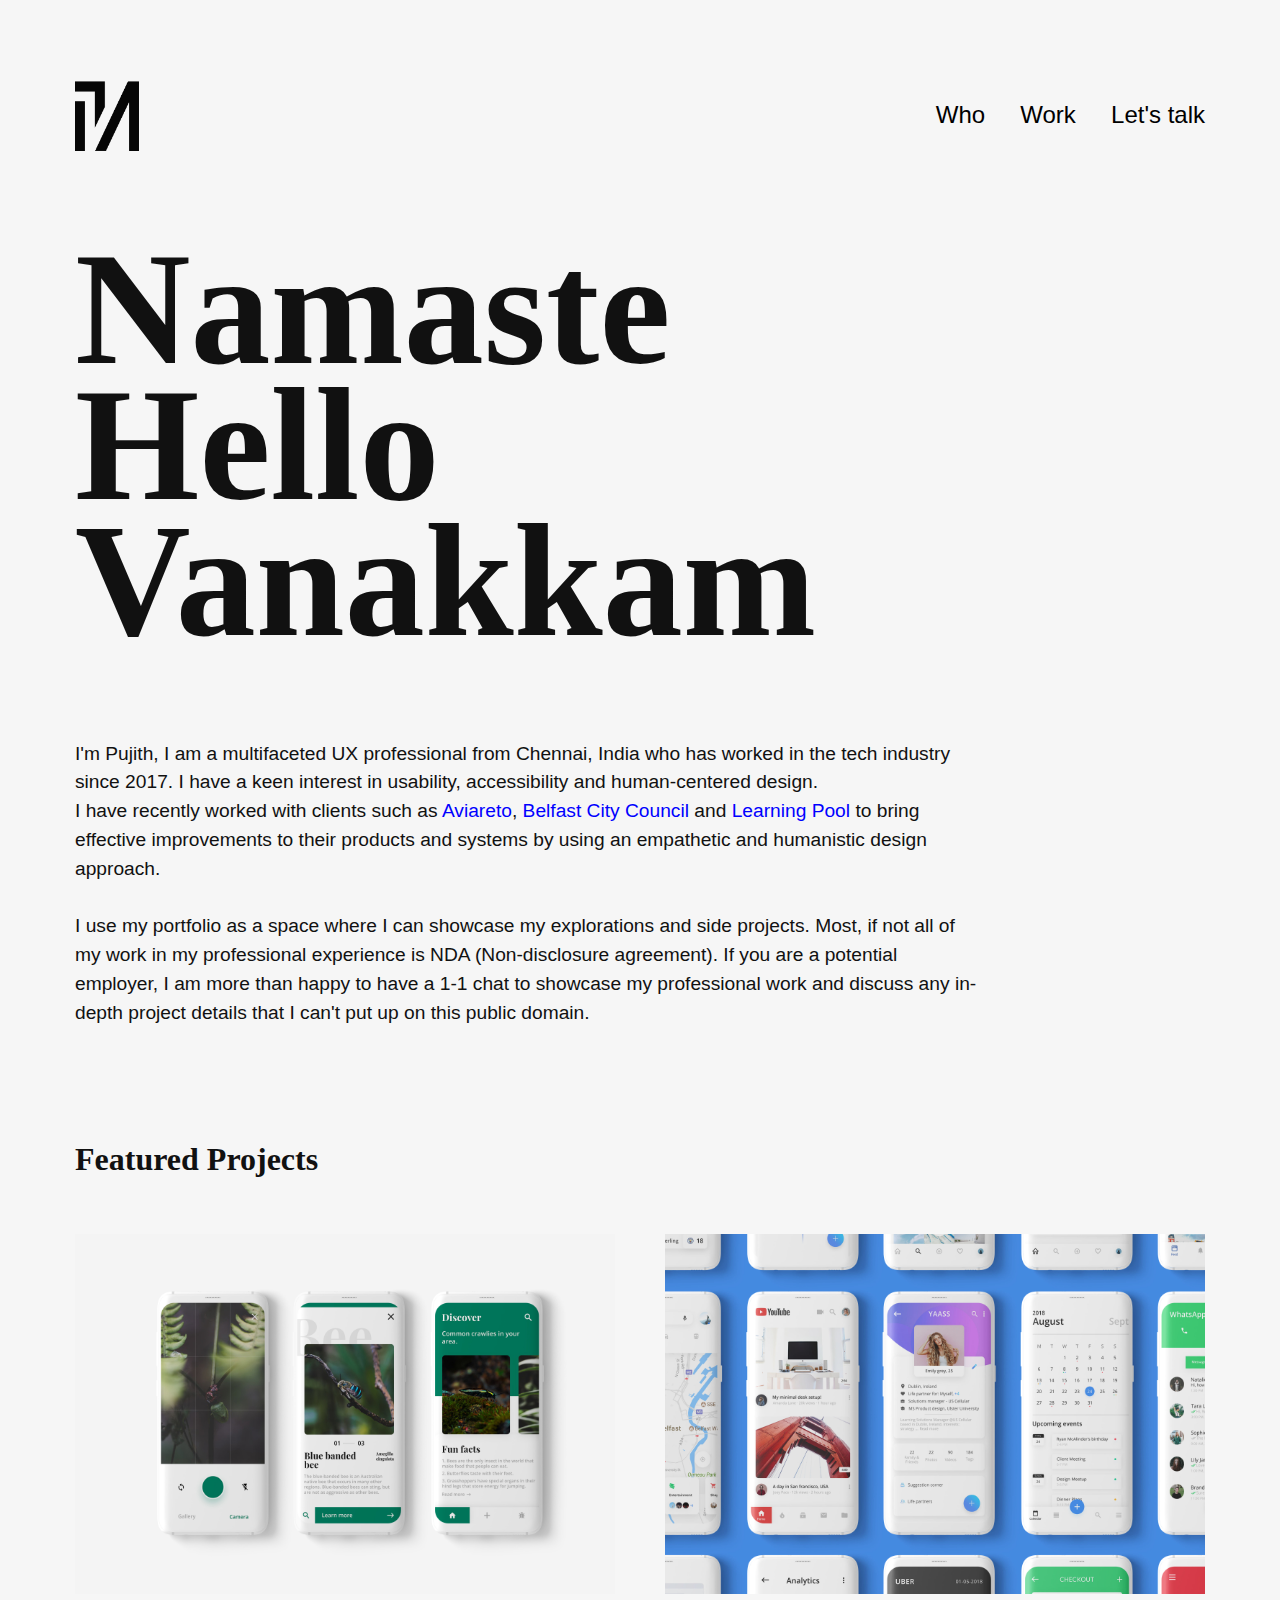
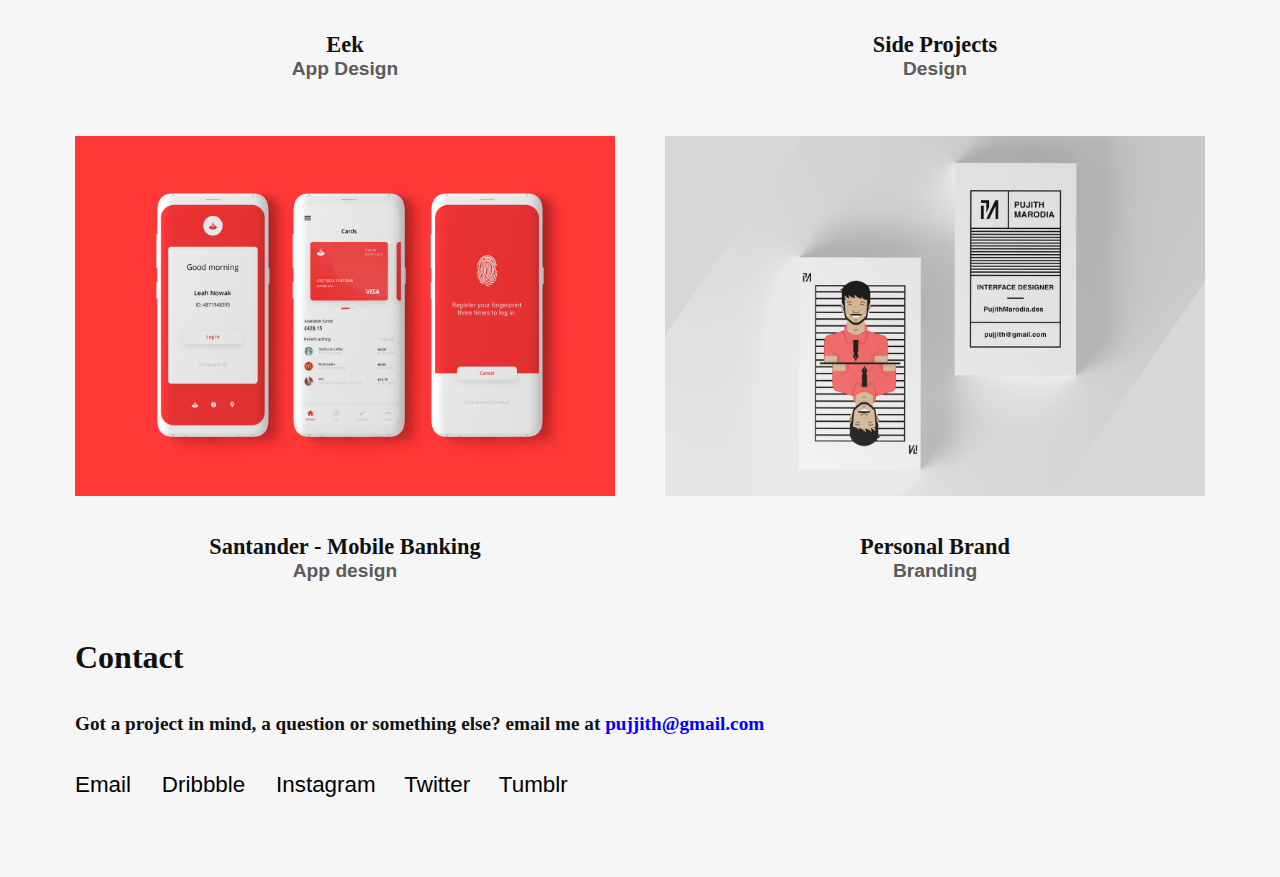
==== Portfolio.html @ fc51936b "Update Portfolio.html" ====
<!doctype html>
<html>
  <head>
   <title>Pujith Marodia</title>
   <link rel="icon" href="Monogram.png" type="image/x-icon"/>  
   <link href="portfoliostyle.css" rel="stylesheet" type="text/css">
   <meta name = "viewport" content= "width=device-width,intial-scale=1">
   <link href="https://fonts.googleapis.com/css?family=Playfair+Display" rel="stylesheet">
   <link href="https://fonts.googleapis.com/css?family=Open+Sans" rel="stylesheet">  
  </head>
<body>
 <header>
     
    <section>
              
 <nav>  
     

     <img class="logo" src="Monogram.png"> 
              
      
   <div class="navbar">
   <a href="who.html" title="Who">Who</a>
   <a href="#Work" title="Work">Work</a>
   <a href="#Let's talk" title="Let's talk">Let's talk</a>
    </div> 
  </nav>
        
    </section>
     
</header>    

<section class= "Intro">
    
<div class="welcome">   
<h1>Namaste</h1>
<h1>Hello</h1>     
<h1>Vanakkam</h1>
</div>
    
<p class="bio">I'm Pujith, I am a multifaceted UX professional from Chennai, India
who has worked in the tech industry since 2017. I have a keen
interest in usability, accessibility and human-centered design. 
<br>
I have recently worked with clients such as <span>Aviareto</span>, <span>Belfast City Council</span> and <span>Learning Pool</span> to bring effective improvements 
to their products and systems by using an empathetic and humanistic design approach.
<br>
<br>I use my portfolio as a space where I can showcase my explorations and side projects. Most, if not all of my work in my professional experience is NDA (Non-disclosure agreement). 
If you are a potential employer, I am more than happy to have a 1-1 chat to showcase my professional work and discuss any in-depth project details that I can't put up on this
public domain.
  </p>
    
</section>

<section id="Work">
    
<div class="projects">    
<h1>Featured Projects</h1>
</div>
<div class="p12">
    
<a href="eek.html">   
<img class="p1" src="displayeek.jpg"> </a>   

<a href= "https://www.instagram.com/pujithondesign/" target = "_blank">
<img class="p2" src="sideprojects.jpg"></a>
    
</div>
 
<div class="heading"> 
<div class="head1">    
<h2>Eek</h2>
<h3>App Design</h3></div>
 
<div class="head2">    
<h2>Side Projects</h2>
<h3>Design</h3>
</div>    
</div>

<div class="p12">
<a href="santander.html">    
<img class="p1" src="santandercover.jpg"> </a>    

<a href="branding.html">   
<img class="p2" src="Visual%20mark1.jpg"> </a> 
</div>
 
<div class="heading"> 
<div class="head1">    
<h2>Santander - Mobile Banking</h2>
<h3>App design</h3></div>
 
<div class="head2">    
<h2>Personal Brand</h2>
<h3>Branding</h3>
</div>    
</div>    
    
              
</section>

<section id ="Let's talk">
    
<div class="contact">  
<h1>Contact</h1>
</div>      

<div class="getintouch">   
<h2>Got a project in mind, a question or something else? email me at 
    <span>pujjith@gmail.com</span></h2>
</div>
    
</section>
    
</body> 
  
<footer>
    <ul class="social"> 
                <li> <a href = "mailto:pujjith@gmail.com" target="_blank"> Email </a></li>
                <li> <a href = "https://dribbble.com/Pujith_Marodia" target="_blank"> Dribbble </a></li>
                <li> <a href = "https://www.instagram.com/pujithondesign/"target="_blank" > Instagram</a></li>
                <li> <a href = "https://twitter.com/pujithmarodia" target="_blank"> Twitter</a></li>
                <li> <a href = "https://pujithmarodia-blog.tumblr.com/" target="_blank"> Tumblr</a></li>
    </ul>
</footer>
    
    
    
</html>
---- portfoliostyle.css ----
* {
    margin: 0;
    padding: 0;
}

body {
     margin: 0px 100px 0px 100px;
     background-color: #F6F6F6;
    
}

h1 {
    font-family: 'Playfair Display bold', serif;
    color: #111111;
       
}

h2 {  
    font-family: 'Playfair Display semi-bold', serif;
    color: #111111;
}

h3 {
    font-family: 'Open Sans light', sans-serif;
    color: #5B5B5B;
}

p {
    font-family: 'Open Sans regular', sans-serif;
    color: #111111;
}

a {
    font-family: 'Open Sans regular', sans-serif;
    color: #111111;
}

span {
    color: #0000FF;
}

img.logo {
    
max-width:3.7em;
height: auto;    
}

.navbar {
    text-align: right;
    
}

nav a {
    text-decoration: none;
    color: black;
    font-size: 1.4em;
    margin-left: 35px;
}

nav a:hover {
    
    text-decoration:line-through;
    color: #5B5B5B;
}

.p1:hover {
    transform: scale(1.1);
}

.p1 {
    transition: 0.2s ease-in-out;
}

.p2:hover {
    transform: scale(1.1);
}

.p2 {
    transition: 0.2s ease-in-out;
}

.social a:hover {
    text-decoration:line-through;
    color: #5B5B5B;
}

nav {
    display: flex;
    align-items: center;
    justify-content:space-between;
    margin-top: 6%;
}


.welcome {

    font-size: 7em;
    line-height: 1.5em;
    margin-top: 15%;
    margin-bottom: 10%;
}

.Intro p{
    
font-size: 2.0em;
line-height: 1.5em;        
}

.bio {
    margin-bottom: 11%;  
}

.projects h1 {
    font-size: 3.5em;
    margin-bottom: 10%;
}

.contact h1 {
    
    font-size: 3.5em;
    margin-bottom: 3%;
}

.getintouch h2 {
    
    font-size: 2.0em;
    line-height: 1.5em;
    margin-bottom: 5%;
    
      
}

img.p1 {
    width: 100%;
}

img.p2 {
    
    width: 100%;
}

.p12 {
    display: grid;
    grid-template-columns: 1fr 1fr;
    grid-column-gap: 50px;
    margin-bottom: 5%;
     
}

.heading {
    display: grid;
    grid-template-columns: 1fr 1fr;
    grid-column-gap: 50px;
    text-align: center;
    margin-bottom: 10%;
    
}

footer li {
    display: inline;
}

li a {
    text-decoration: none;
    color: black;
    margin-right: 1.1em;
    font-size: 1.2em;
}

footer {
    margin-bottom: 10%
}

.heading h2 {
    
    font-size: 2.8em;
}

.heading h3 {
    
    font-size: 2em;
    color: #5B5B5B;
}

@media (max-width: 600px) {
    
    body {
        
     margin: 0px 30px 0px 30px;   
}
    
img.logo {
    
max-width: 2em;
height: auto;    
}

.navbar {
    text-align: right;
    
}

nav a {
    text-decoration: none;
    color: black;
    font-size: .8em;
    margin-left: 1.1em;
}

nav {
    display: flex;
    align-items: center;
    justify-content:space-between;
    margin-top: 12%;
}

.welcome {

    font-size: 2.4em;
    line-height: 1.35em;
    margin-top: 20%;
    margin-bottom: 20%;
}

.Intro p{
    
font-size: 1em;
line-height: 1.26em;        
}

.bio {
    margin-bottom: 20%;  
}

.projects h1 {
    font-size: 2em;
    margin-bottom: 15%;
}

.contact h1 {
    
    font-size: 2em;
    margin-bottom: 5%;
}

.getintouch h2 {
    
    font-size: 1.5em;
    line-height: auto;
    margin-bottom: 8%;
    
      
}

img.p1 {
    width: 100%;
}

img.p2 {
    
    width: 100%;
}

.p12 {
    display: grid;
    grid-template-columns: 1fr 1fr;
    grid-column-gap: 20px;
    margin-bottom: 5%;
     
}

.heading {
    display: grid;
    grid-template-columns: 1fr 1fr;
    grid-column-gap: 50px;
    text-align: center;
    margin-bottom: 10%;
    
}

footer li {
    display: inline;
}

li a {
    text-decoration: none;
    color: black;
    margin-right: .4em;
    font-size: .8em;
}

footer {
    margin-bottom: 15%
}

.heading h2 {
    
    font-size: 1.4em;
}

.heading h3 {
    
    font-size: 1.1em;
    color: #d7d7d7;
    } 
}



@media (min-width: 600px) {
    
     body {
        
     margin: 0px 50px 0px 50px;   
}
    
img.logo {
    
max-width: 3.2em;
height: auto;    
}

.navbar {
    text-align: right;
    
}

nav a {
    text-decoration: none;
    color: black;
    font-size: 1.2em;
    margin-left: .8em;
}

nav {
    display: flex;
    align-items: center;
    justify-content:space-between;
    margin-top: 12%;
}

.welcome {

    font-size: 4.4em;
    line-height: 1.35em;
    margin-top: 20%;
    margin-bottom: 20%;
}

.Intro p{
    
font-size: 2em;
line-height: 1.26em;        
}

.bio {
    margin-bottom: 20%;  
}

.projects h1 {
    font-size: 3.7em;
    margin-bottom: 15%;
}

.contact h1 {
    
    font-size: 3.7em;
    margin-bottom: 5%;
}

.getintouch h2 {
    
    font-size: 2.5em;
    line-height: auto;
    margin-bottom: 8%;
    
      
}

img.p1 {
    width: 100%;
}

img.p2 {
    
    width: 100%;
}

.p12 {
    display: grid;
    grid-template-columns: 1fr 1fr;
    grid-column-gap: 30px;
    margin-bottom: 5%;
     
}

.heading {
    display: grid;
    grid-template-columns: 1fr 1fr;
    grid-column-gap: 30px;
    text-align: center;
    margin-bottom: 10%;
    
}

footer li {
    display: inline;
}

li a {
    text-decoration: none;
    color: black;
    margin-right: .9em;
    font-size: 1.3em;
}

footer {
    margin-bottom: 15%
}

.heading h2 {
    
    font-size: 1.7em;
}

.heading h3 {
    
    font-size: 1.2em;
    color: #d7d7d7;
        } 
}

@media (min-width: 768px) {
    
     body {
        
     margin: 0px 50px 0px 50px;   
}
    
img.logo {
    
max-width: 3.6em;
height: auto;    
}

.navbar {
    text-align: right;
    
}

nav a {
    text-decoration: none;
    color: black;
    font-size: 1.3em;
    margin-left: 1.1em;
}

nav {
    display: flex;
    align-items: center;
    justify-content:space-between;
    margin-top: 12%;
}

.welcome {

    font-size: 5.8em;
    line-height: 1.35em;
    margin-top: 20%;
    margin-bottom: 20%;
}

.Intro p{
    
font-size: 2.2em;
line-height: 1.24em;        
}

.bio {
    margin-bottom: 20%;  
}

.projects h1 {
    font-size: 5em;
    margin-bottom: 15%;
}

.contact h1 {
    
    font-size: 5em;
    margin-bottom: 5%;
}

.getintouch h2 {
    
    font-size: 3.3em;
    line-height: 1.03em;
    margin-bottom: 8%;
    
      
}

img.p1 {
    width: 100%;
}

img.p2 {
    
    width: 100%;
}

.p12 {
    display: grid;
    grid-template-columns: 1fr 1fr;
    grid-column-gap: 30px;
    margin-bottom: 5%;
     
}

.heading {
    display: grid;
    grid-template-columns: 1fr 1fr;
    grid-column-gap: 30px;
    text-align: center;
    margin-bottom: 10%;
    
}

footer li {
    display: inline;
}

li a {
    text-decoration: none;
    color: black;
    margin-right: 1.1em;
    font-size: 1.6em;
}

footer {
    margin-bottom: 15%
}

.heading h2 {
    
    font-size: 2em;
}

.heading h3 {
    
    font-size: 1.5em;
    color: #d7d7d7;
        } 
}

@media (min-width: 900px) {
    
    body {
        
     margin: 0px 65px 0px 65px;   
}
    
img.logo {
    
max-width: 4em;
height: auto;    
}

.navbar {
    text-align: right;
    
}

nav a {
    text-decoration: none;
    color: black;
    font-size: 1.5em;
    margin-left: 1.3em;
}

nav {
    display: flex;
    align-items: center;
    justify-content:space-between;
    margin-top: 7%;
}

.welcome {

    font-size: 4.5em;
    line-height: 1.5em;
    margin-top: 8%;
    margin-bottom: 8%;
}

.Intro p{
    
font-size: 1.1em;
line-height: 1.5em; 
margin-right: 5%;    
}

.bio {
    margin-bottom: 8%;  
}

.projects h1 {
    font-size: 1.8em;
    margin-bottom: 5%;
}

.contact h1 {
    
    font-size: 1.8em;
    margin-bottom: 3%;
    margin-top: 8%;
}

.getintouch h2 {
    
    font-size: 1.1em;
    line-height: 1.5em;
    margin-bottom: 3%;
    
      
}

img.p1 {
    width: 100%;
}

img.p2 {
    
    width: 100%;
}

.p12 {
    display: grid;
    grid-template-columns: 1fr 1fr;
    grid-column-gap:50px;
    margin-bottom: 3%;
     
}

.heading {
    display: grid;
    grid-template-columns: 1fr 1fr;
    grid-column-gap: 50px;
    text-align: center;
    margin-bottom: 5%;
    
}

footer li {
    display: inline;
}

li a {
    text-decoration: none;
    color: black;
    margin-right: 1.1em;
    font-size: 1.2em;
}

footer {
    margin-bottom: 7%
}

.heading h2 {
    
    font-size: 1.2em;
}

.heading h3 {
    
    font-size: 1.1em;
    color: #5B5B5B;
        } 
}

@media (min-width: 1080px) {
    
     body {
        
     margin: 0px 75px 0px 75px;   
}
    
img.logo {
    
max-width: 4em;
height: auto;    
}

.navbar {
    text-align: right;
    
}

nav a {
    text-decoration: none;
    color: black;
    font-size: 1.5em;
    margin-left: 1.3em;
}

nav {
    display: flex;
    align-items: center;
    justify-content:space-between;
    margin-top: 7%;
}

.welcome {

    font-size: 5em;
    line-height: 1.7em;
    margin-top: 8%;
    margin-bottom: 8%;
}

.Intro p{
    
font-size: 1.2em;
line-height: 1.5em; 
margin-right: 20%;    
}

.bio {
    margin-bottom: 10%;  
}

.projects h1 {
    font-size: 2em;
    margin-bottom: 5%;
}

.contact h1 {
    
    font-size: 2em;
    margin-bottom: 3%;
    margin-top: 5%;
}

.getintouch h2 {
    
    font-size: 1.2em;
    line-height: 1.5em;
    margin-bottom: 3%;
    
      
}

img.p1 {
    width: 100%;
}

img.p2 {
    
    width: 100%;
}

.p12 {
    display: grid;
    grid-template-columns: 1fr 1fr;
    grid-column-gap:50px;
    margin-bottom: 3%;
     
}

.heading {
    display: grid;
    grid-template-columns: 1fr 1fr;
    grid-column-gap: 50px;
    text-align: center;
    margin-bottom: 5%;
    
}

footer li {
    display: inline;
}

li a {
    text-decoration: none;
    color: black;
    margin-right: 1.1em;
    font-size: 1.4em;
}

footer {
    margin-bottom: 7%
}

.heading h2 {
    
    font-size: 1.4em;
}

.heading h3 {
    
    font-size: 1.2em;
    color: #5B5B5B;
        } 
}

@media (min-width: 1366px) {
    
     body {
        
     margin: 0px 100px 0px 100px;   
}
    
img.logo {
    
max-width: 4em;
height: auto;    
}

.navbar {
    text-align: right;
    
}

nav a {
    text-decoration: none;
    color: black;
    font-size: 1.4em;
    margin-left: 1.3em;
}

nav {
    display: flex;
    align-items: center;
    justify-content:space-between;
    margin-top: 7%;
}

.welcome {

    font-size: 6em;
    line-height: 1.8em;
    margin-top: 8%;
    margin-bottom: 8%;
}

.Intro p{
    
font-size: 1.4em;
line-height: 1.8em; 
margin-right: 22%;       
}

.bio {
    margin-bottom: 8%;  
}

.projects h1 {
    font-size: 3em;
    margin-bottom: 4%;
}

.contact h1 {
    
    font-size: 3em;
    margin-bottom: 2%;
}

.getintouch h2 {
    
    font-size: 1.5em;
    line-height: 1.5em;
    margin-bottom: 2%;
    
      
}

img.p1 {
    width: 100%;
}

img.p2 {
    
    width: 100%;
}

.p12 {
    display: grid;
    grid-template-columns: 1fr 1fr;
    grid-column-gap:100px;
    margin-bottom: 2%;
     
}

.heading {
    display: grid;
    grid-template-columns: 1fr 1fr;
    grid-column-gap: 100px;
    text-align: center;
    margin-bottom: 5%;
    
}

footer li {
    display: inline;
}

li a {
    text-decoration: none;
    color: black;
    margin-right: 1.1em;
    font-size: 1.2em;
}

footer {
    margin-bottom: 7%
}

.heading h2 {
    
    font-size: 1.4em;
}

.heading h3 {
    
    font-size: 1.2em;
    color: #5B5B5B;
        } 
}
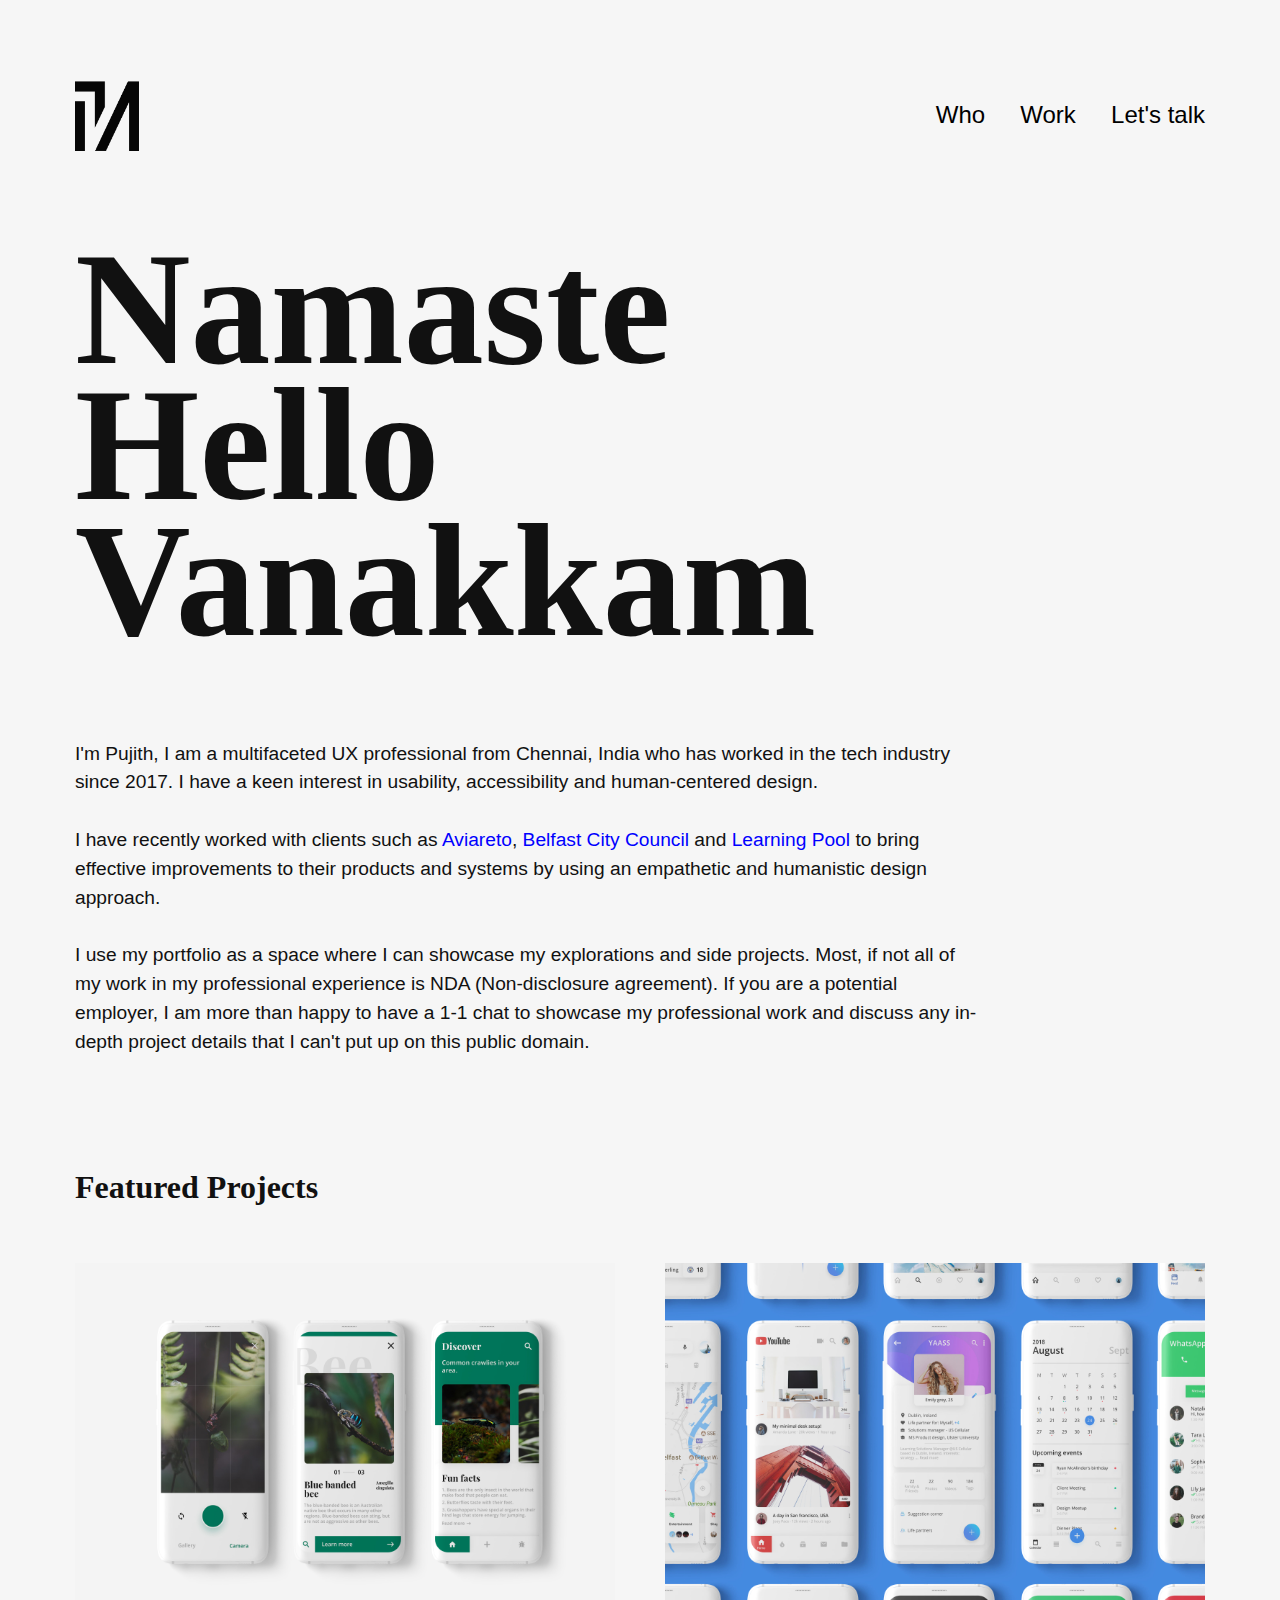
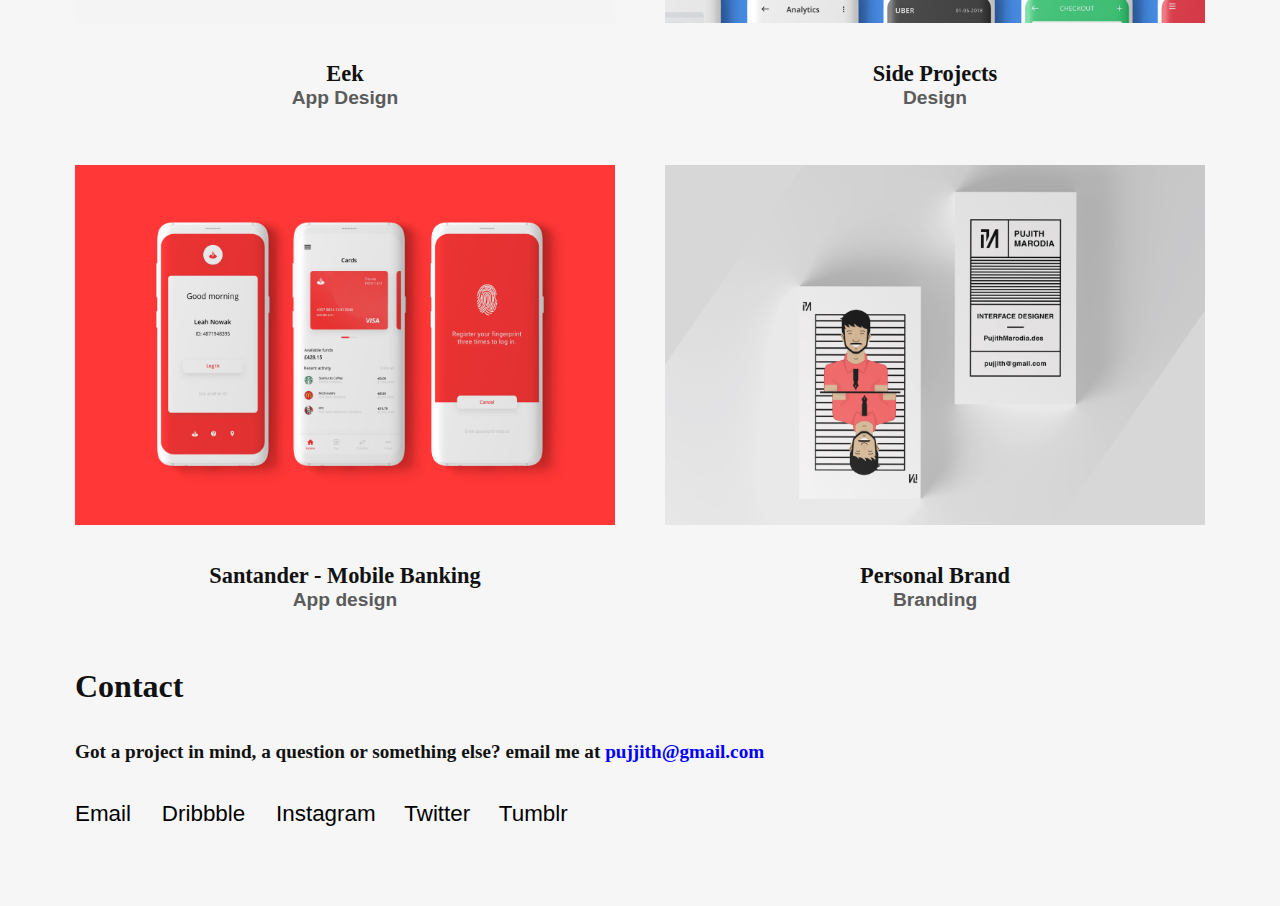
==== commit 175afa21: "Update Portfolio.html" ====
--- a/Portfolio.html
+++ b/Portfolio.html
@@ -41,8 +41,8 @@
 <p class="bio">I'm Pujith, I am a multifaceted UX professional from Chennai, India
 who has worked in the tech industry since 2017. I have a keen
 interest in usability, accessibility and human-centered design. 
-<br>
-I have recently worked with clients such as <span>Aviareto</span>, <span>Belfast City Council</span> and <span>Learning Pool</span> to bring effective improvements 
+<br> 
+<br>I have recently worked with clients such as <span>Aviareto</span>, <span>Belfast City Council</span> and <span>Learning Pool</span> to bring effective improvements 
 to their products and systems by using an empathetic and humanistic design approach.
 <br>
 <br>I use my portfolio as a space where I can showcase my explorations and side projects. Most, if not all of my work in my professional experience is NDA (Non-disclosure agreement). 
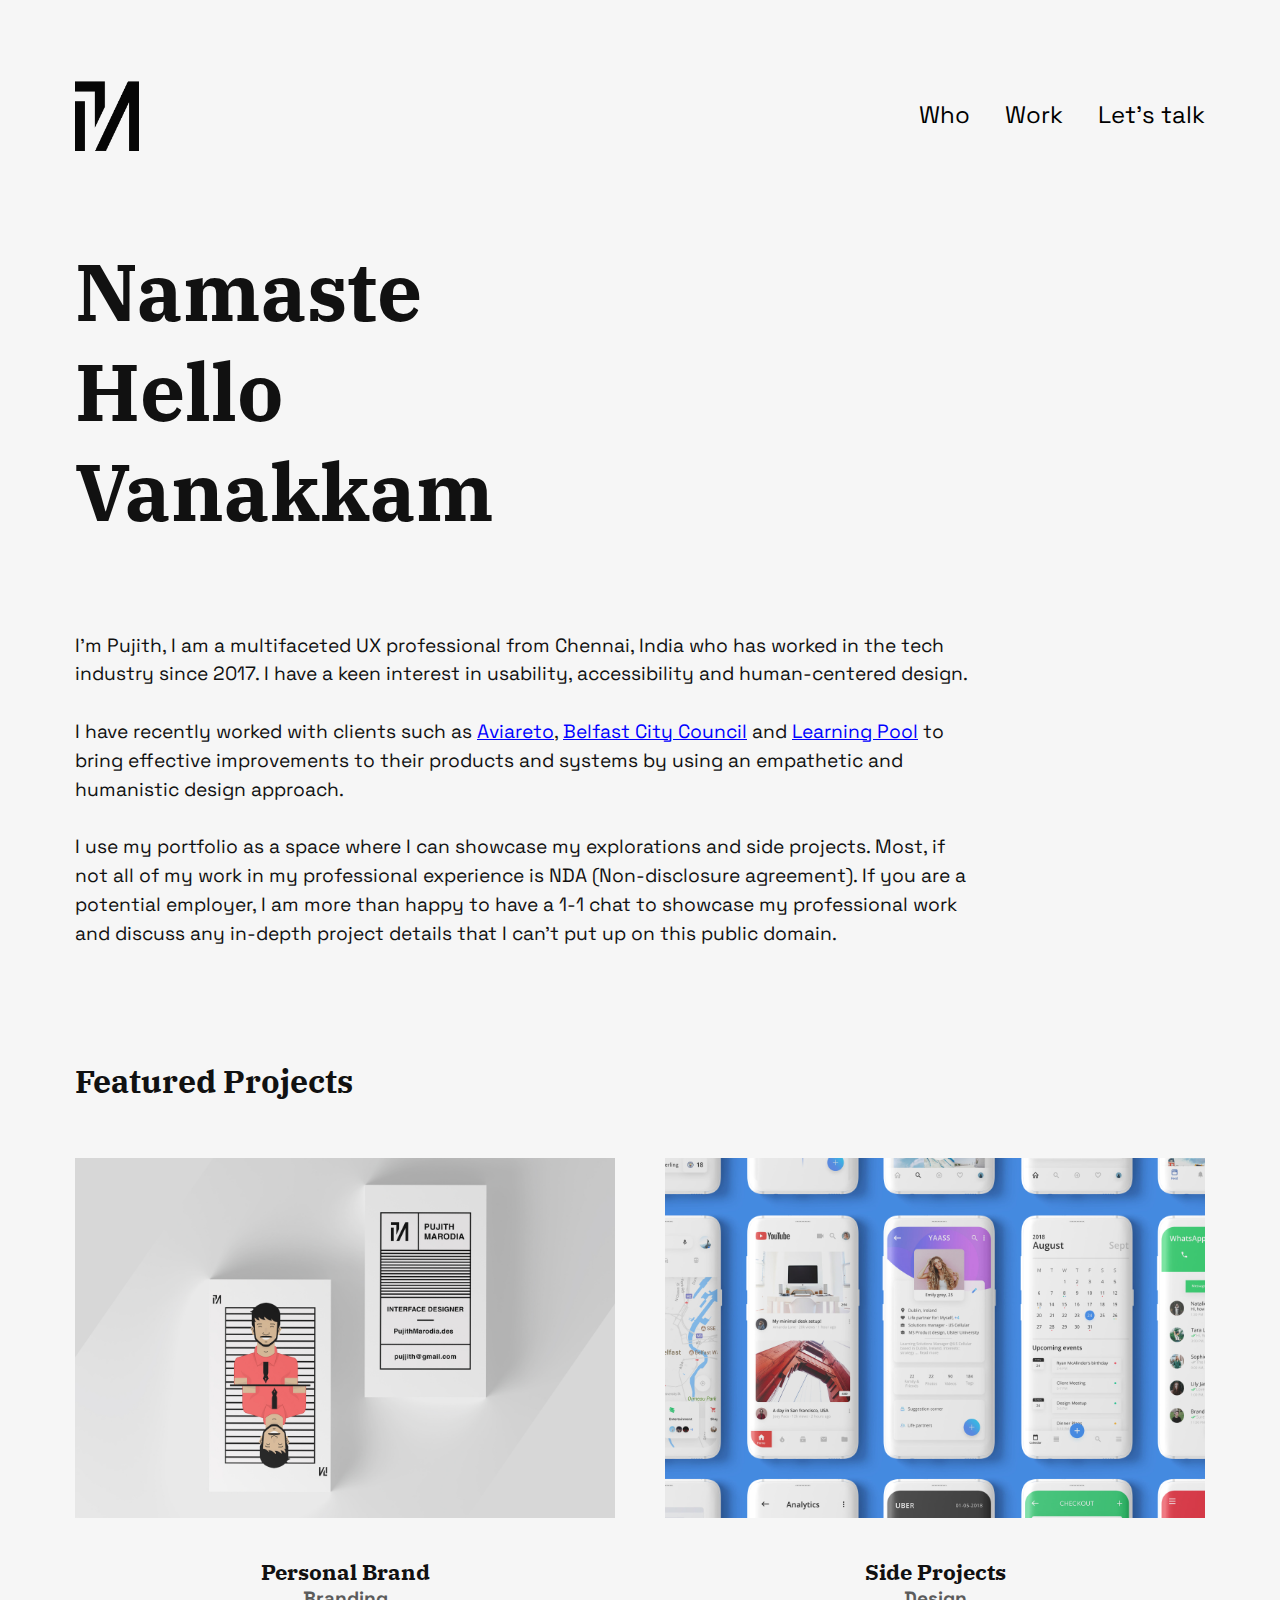
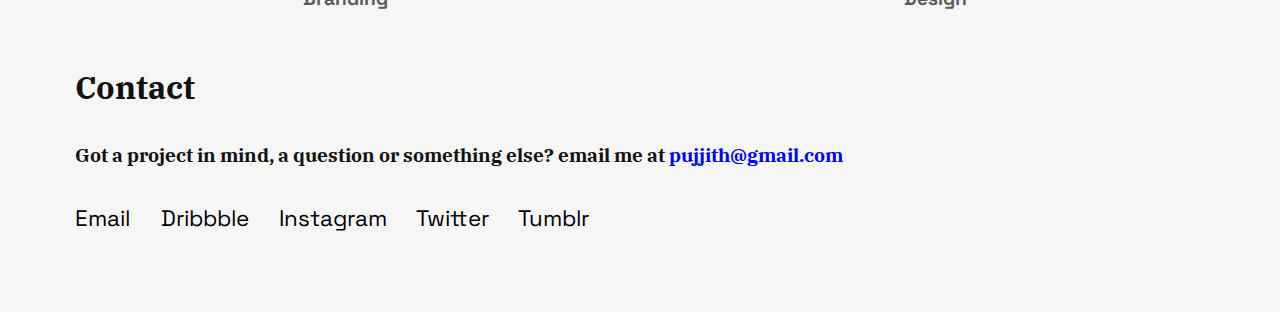
==== commit 974c828f: "Changes" ====
--- a/Portfolio.html
+++ b/Portfolio.html
@@ -5,8 +5,6 @@
    <link rel="icon" href="Monogram.png" type="image/x-icon"/>  
    <link href="portfoliostyle.css" rel="stylesheet" type="text/css">
    <meta name = "viewport" content= "width=device-width,intial-scale=1">
-   <link href="https://fonts.googleapis.com/css?family=Playfair+Display" rel="stylesheet">
-   <link href="https://fonts.googleapis.com/css?family=Open+Sans" rel="stylesheet">  
   </head>
 <body>
  <header>
@@ -42,7 +40,7 @@
 who has worked in the tech industry since 2017. I have a keen
 interest in usability, accessibility and human-centered design. 
 <br> 
-<br>I have recently worked with clients such as <span>Aviareto</span>, <span>Belfast City Council</span> and <span>Learning Pool</span> to bring effective improvements 
+<br>I have recently worked with clients such as <a class="link" href="https://www.aviareto.aero/" target="_blank">Aviareto</a>, <a class="link" href="https://www.belfastcity.gov.uk/" target="_blank">Belfast City Council</a>  and <a class="link" href="https://learningpool.com/" target="_blank">Learning Pool</a> to bring effective improvements 
 to their products and systems by using an empathetic and humanistic design approach.
 <br>
 <br>I use my portfolio as a space where I can showcase my explorations and side projects. Most, if not all of my work in my professional experience is NDA (Non-disclosure agreement). 
@@ -59,8 +57,8 @@
 </div>
 <div class="p12">
     
-<a href="eek.html">   
-<img class="p1" src="displayeek.jpg"> </a>   
+<a href="branding.html">   
+<img class="p2" src="Visual%20mark1.jpg"> </a>    
 
 <a href= "https://www.instagram.com/pujithondesign/" target = "_blank">
 <img class="p2" src="sideprojects.jpg"></a>
@@ -69,8 +67,8 @@
  
 <div class="heading"> 
 <div class="head1">    
-<h2>Eek</h2>
-<h3>App Design</h3></div>
+<h2>Personal Brand</h2>
+<h3>Branding</h3></div>
  
 <div class="head2">    
 <h2>Side Projects</h2>
@@ -78,24 +76,7 @@
 </div>    
 </div>
 
-<div class="p12">
-<a href="santander.html">    
-<img class="p1" src="santandercover.jpg"> </a>    
-
-<a href="branding.html">   
-<img class="p2" src="Visual%20mark1.jpg"> </a> 
-</div>
- 
-<div class="heading"> 
-<div class="head1">    
-<h2>Santander - Mobile Banking</h2>
-<h3>App design</h3></div>
- 
-<div class="head2">    
-<h2>Personal Brand</h2>
-<h3>Branding</h3>
-</div>    
-</div>    
+   
     
               
 </section>
--- a/portfoliostyle.css
+++ b/portfoliostyle.css
@@ -1,3 +1,5 @@
+@import url('https://fonts.googleapis.com/css2?family=IBM+Plex+Serif:wght@700&family=Space+Grotesk&display=swap');
+
 * {
     margin: 0;
     padding: 0;
@@ -10,29 +12,46 @@
 }
 
 h1 {
-    font-family: 'Playfair Display bold', serif;
+    font-family: 'IBM Plex Serif', serif;
     color: #111111;
+    font-size: 5rem;
+    line-height: 125%;
        
 }
 
+h1:first-child {
+    
+    margin-top: 5%;
+}
+
+h1:last-child: {
+    
+    margin-bottom: 5%;
+}
+
 h2 {  
-    font-family: 'Playfair Display semi-bold', serif;
+    font-family: 'IBM Plex Serif', serif;
     color: #111111;
 }
 
 h3 {
-    font-family: 'Open Sans light', sans-serif;
+    font-family: 'Space Grotesk', sans-serif;
     color: #5B5B5B;
 }
 
 p {
-    font-family: 'Open Sans regular', sans-serif;
+    font-family: 'Space Grotesk', sans-serif;
     color: #111111;
 }
 
 a {
-    font-family: 'Open Sans regular', sans-serif;
+    font-family: 'Space Grotesk', sans-serif;
     color: #111111;
+}
+
+.link {
+    
+    color: #0000FF;
 }
 
 span {
@@ -91,15 +110,15 @@
     margin-top: 6%;
 }
 
-
-.welcome {
-
-    font-size: 7em;
-    line-height: 1.5em;
-    margin-top: 15%;
-    margin-bottom: 10%;
-}
-
+.para > p+p {
+    
+    margin-top: 2rem;
+}
+
+.title {
+    margin-bottom: 2%;
+    
+}
 .Intro p{
     
 font-size: 2.0em;
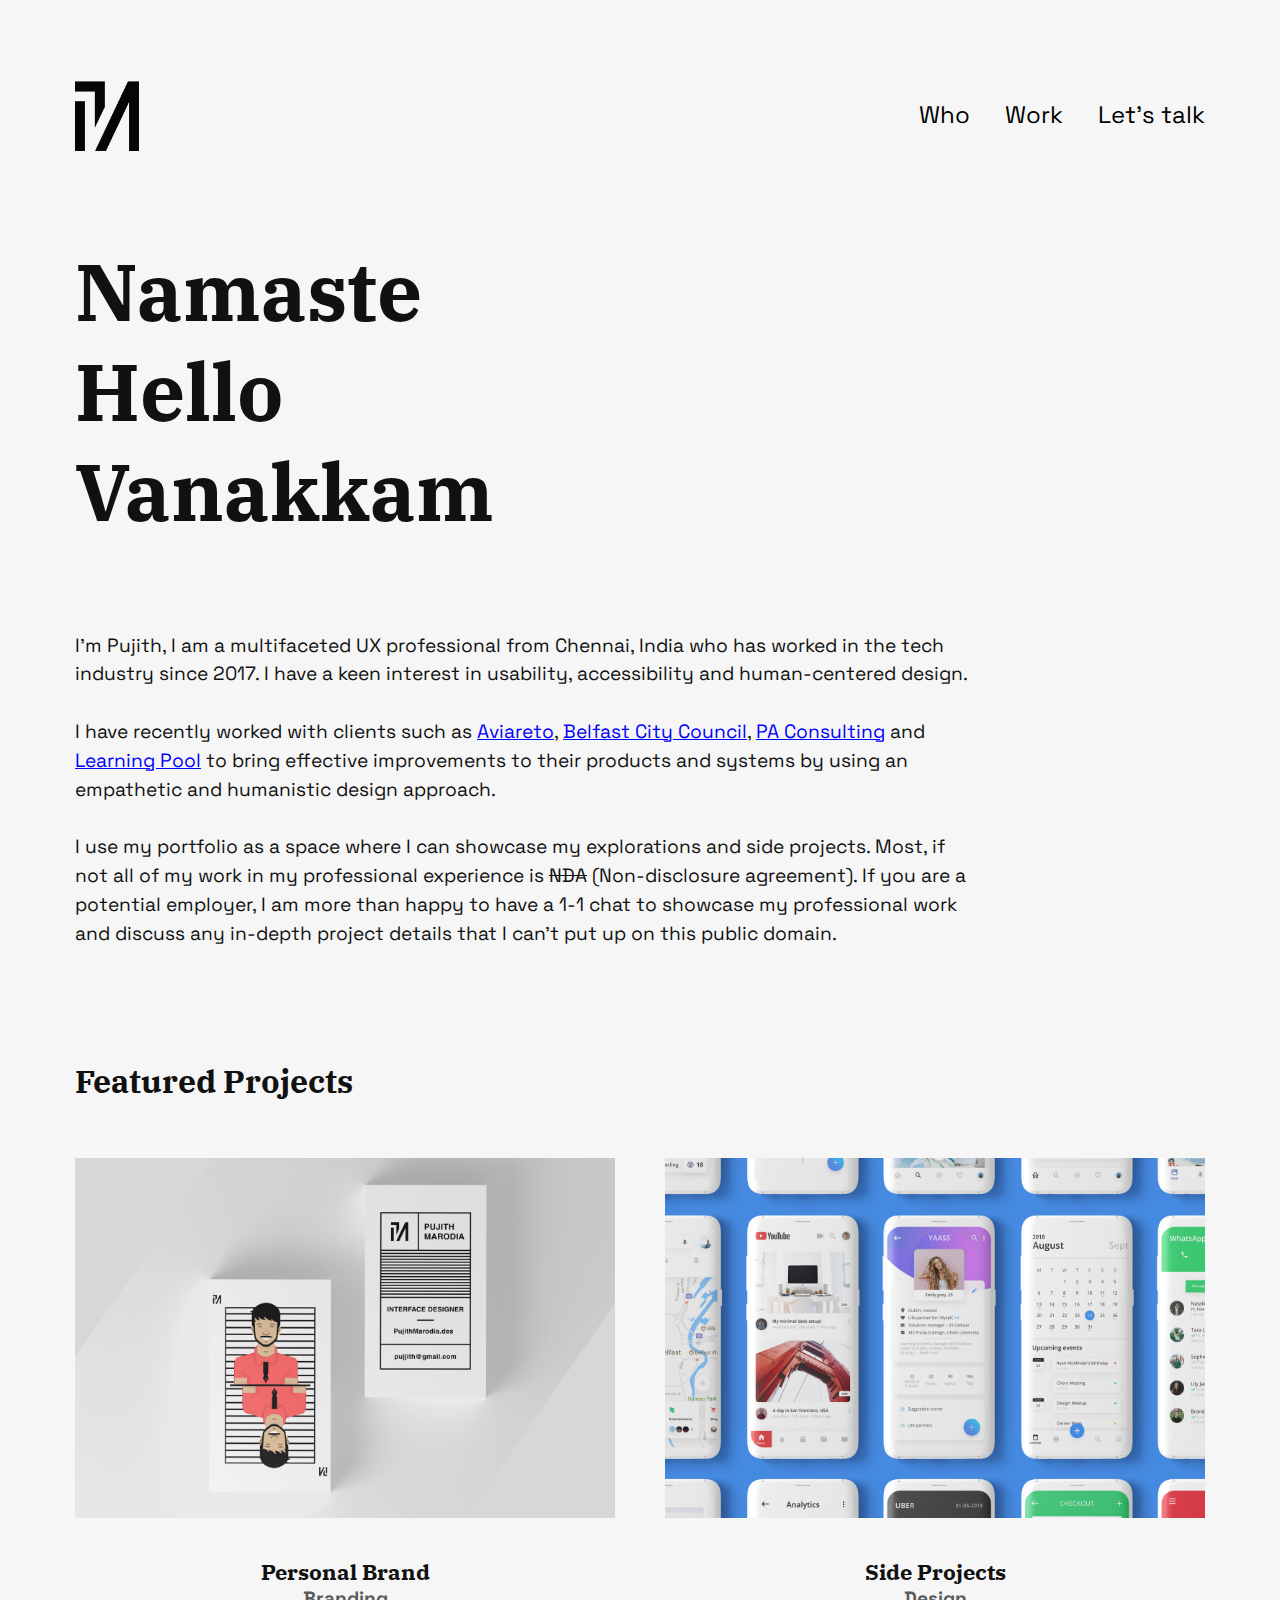
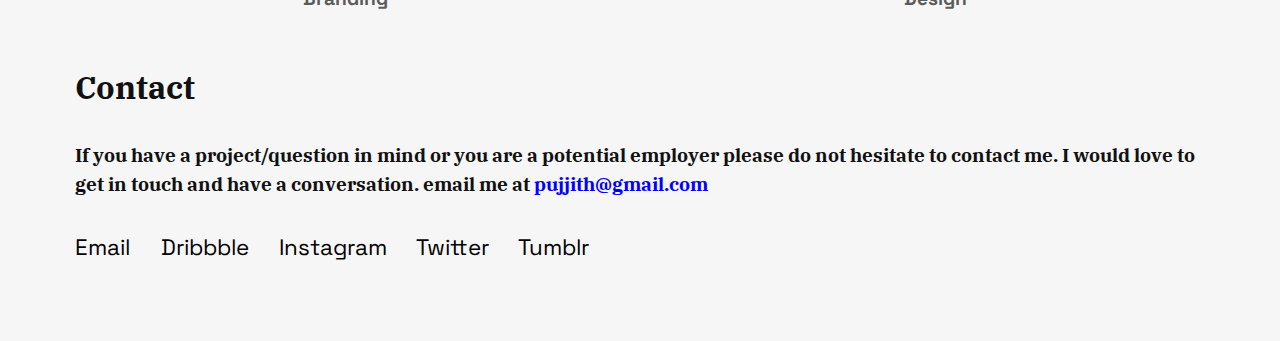
==== commit 11886ca1: "Imp changes to text and links" ====
--- a/Portfolio.html
+++ b/Portfolio.html
@@ -40,10 +40,10 @@
 who has worked in the tech industry since 2017. I have a keen
 interest in usability, accessibility and human-centered design. 
 <br> 
-<br>I have recently worked with clients such as <a class="link" href="https://www.aviareto.aero/" target="_blank">Aviareto</a>, <a class="link" href="https://www.belfastcity.gov.uk/" target="_blank">Belfast City Council</a>  and <a class="link" href="https://learningpool.com/" target="_blank">Learning Pool</a> to bring effective improvements 
+<br>I have recently worked with clients such as <a class="link" href="https://www.aviareto.aero/" target="_blank">Aviareto</a>, <a class="link" href="https://www.belfastcity.gov.uk/" target="_blank">Belfast City Council</a>, <a class="link" href="https://www.paconsulting.com/" target="_blank">PA Consulting</a> and <a class="link" href="https://learningpool.com/" target="_blank">Learning Pool</a> to bring effective improvements 
 to their products and systems by using an empathetic and humanistic design approach.
 <br>
-<br>I use my portfolio as a space where I can showcase my explorations and side projects. Most, if not all of my work in my professional experience is NDA (Non-disclosure agreement). 
+<br>I use my portfolio as a space where I can showcase my explorations and side projects. Most, if not all of my work in my professional experience is <span class="oops">NDA</span> (Non-disclosure agreement). 
 If you are a potential employer, I am more than happy to have a 1-1 chat to showcase my professional work and discuss any in-depth project details that I can't put up on this
 public domain.
   </p>
@@ -88,7 +88,7 @@
 </div>      
 
 <div class="getintouch">   
-<h2>Got a project in mind, a question or something else? email me at 
+<h2>If you have a project/question in mind or you are a potential employer please do not hesitate to contact me. I would love to get in touch and have a conversation. email me at 
     <span>pujjith@gmail.com</span></h2>
 </div>
     
--- a/portfoliostyle.css
+++ b/portfoliostyle.css
@@ -58,6 +58,12 @@
     color: #0000FF;
 }
 
+.oops {
+    
+    color: #111111;
+    text-decoration:line-through;
+}
+
 img.logo {
     
 max-width:3.7em;
@@ -78,7 +84,7 @@
 
 nav a:hover {
     
-    text-decoration:line-through;
+    text-decoration:underline;
     color: #5B5B5B;
 }
 
@@ -99,7 +105,7 @@
 }
 
 .social a:hover {
-    text-decoration:line-through;
+    text-decoration:underline;
     color: #5B5B5B;
 }
 
@@ -116,6 +122,8 @@
 }
 
 .title {
+    
+    padding-top: 3%;
     margin-bottom: 2%;
     
 }
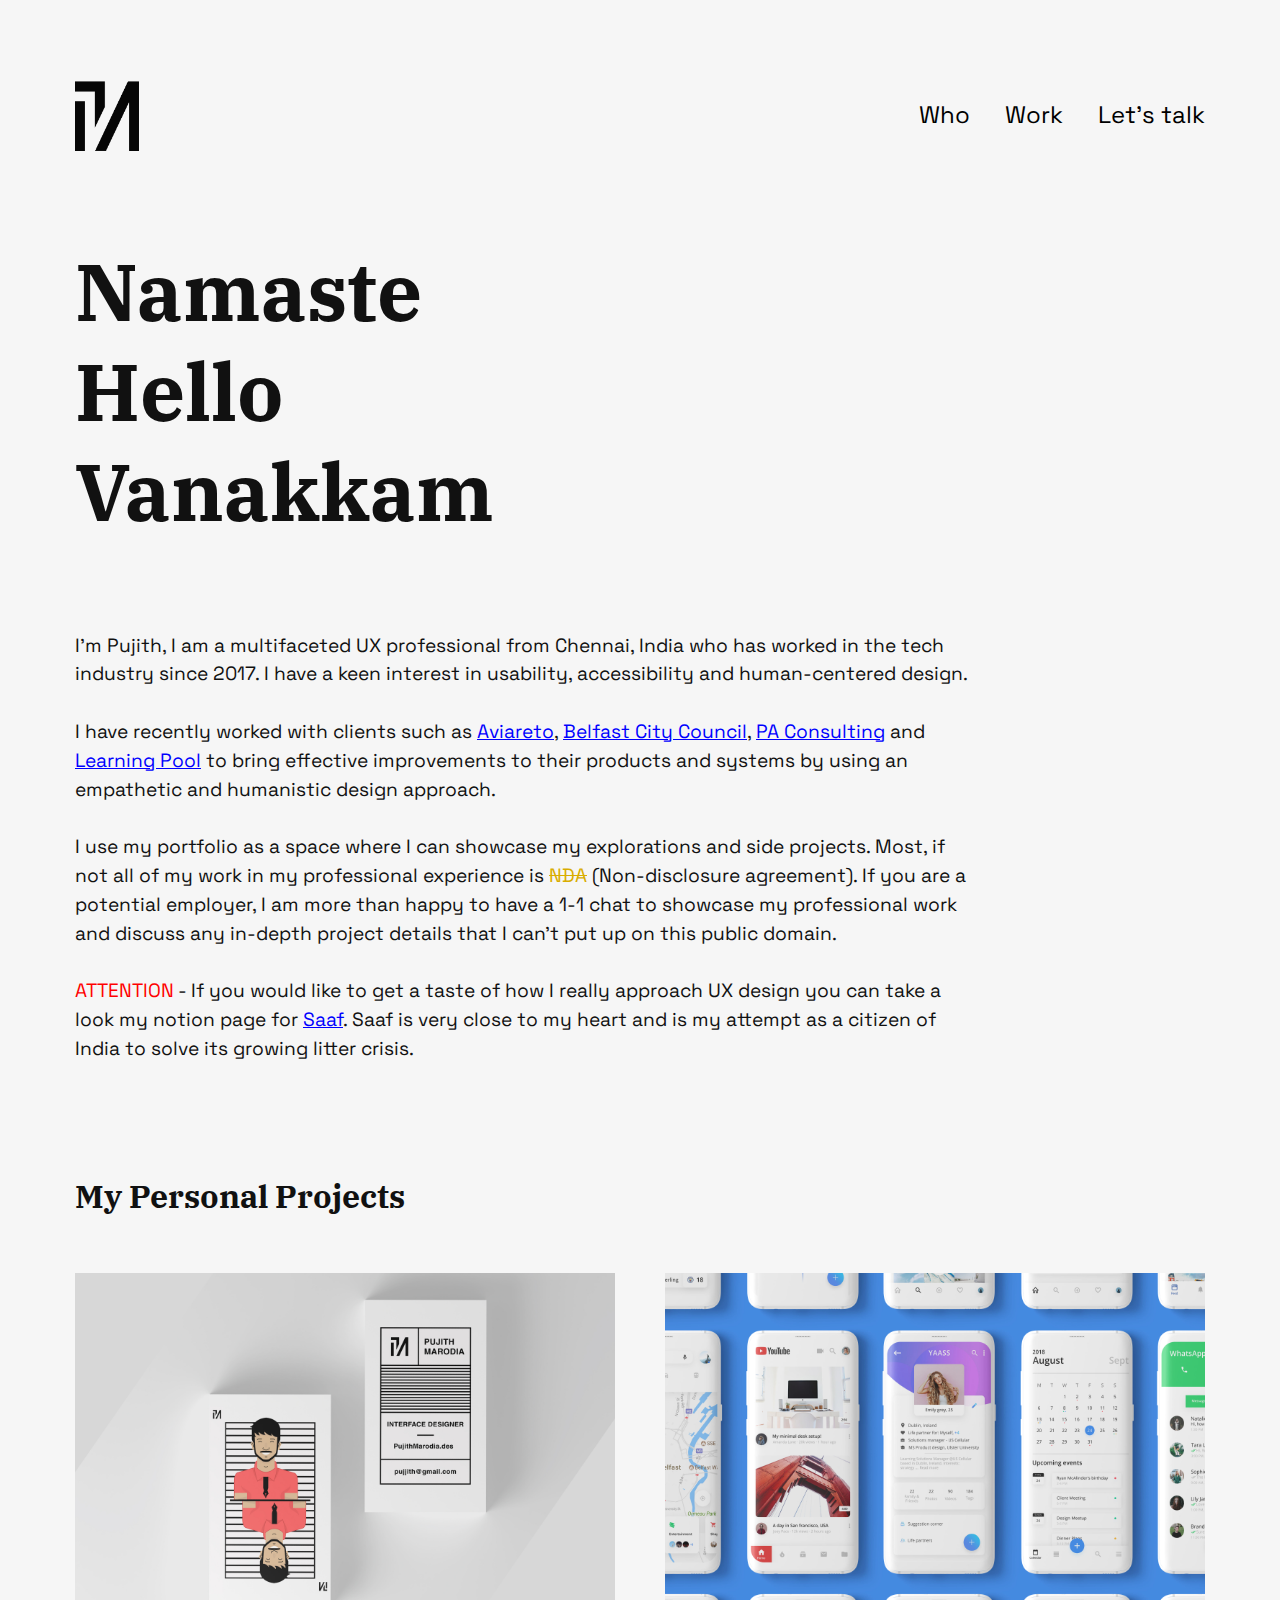
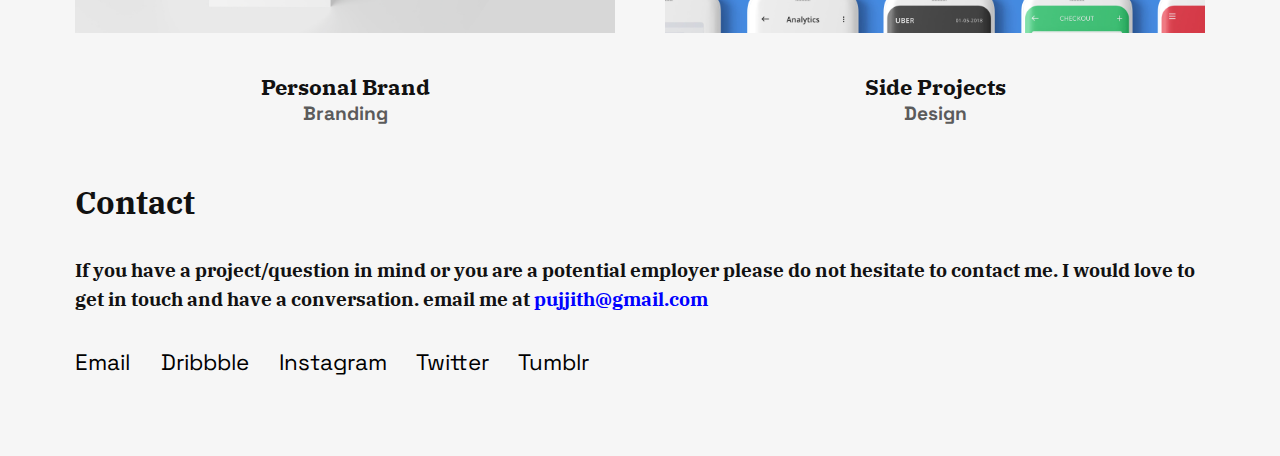
==== commit b507b82d: "Important portfolio changes" ====
--- a/Portfolio.html
+++ b/Portfolio.html
@@ -46,6 +46,10 @@
 <br>I use my portfolio as a space where I can showcase my explorations and side projects. Most, if not all of my work in my professional experience is <span class="oops">NDA</span> (Non-disclosure agreement). 
 If you are a potential employer, I am more than happy to have a 1-1 chat to showcase my professional work and discuss any in-depth project details that I can't put up on this
 public domain.
+<br>
+
+<br> <span class="update">ATTENTION</span> - If you would like to get a taste of how I really approach UX design you can take a look my notion page for <a class="link" href="https://www.notion.so/0802c868c320451f89ee21c1b9a594d5?v=2bd98c561288414a810b950f14e1e1c0" target="_blank">Saaf</a>. Saaf is very close to my heart and is my attempt as a citizen of India 
+    to solve its growing litter crisis.
   </p>
     
 </section>
@@ -53,7 +57,7 @@
 <section id="Work">
     
 <div class="projects">    
-<h1>Featured Projects</h1>
+<h1>My Personal Projects</h1>
 </div>
 <div class="p12">
     
--- a/portfoliostyle.css
+++ b/portfoliostyle.css
@@ -60,10 +60,15 @@
 
 .oops {
     
-    color: #111111;
+    color: #D9AD00;
     text-decoration:line-through;
 }
 
+.update {
+
+color: red;
+
+}
 img.logo {
     
 max-width:3.7em;
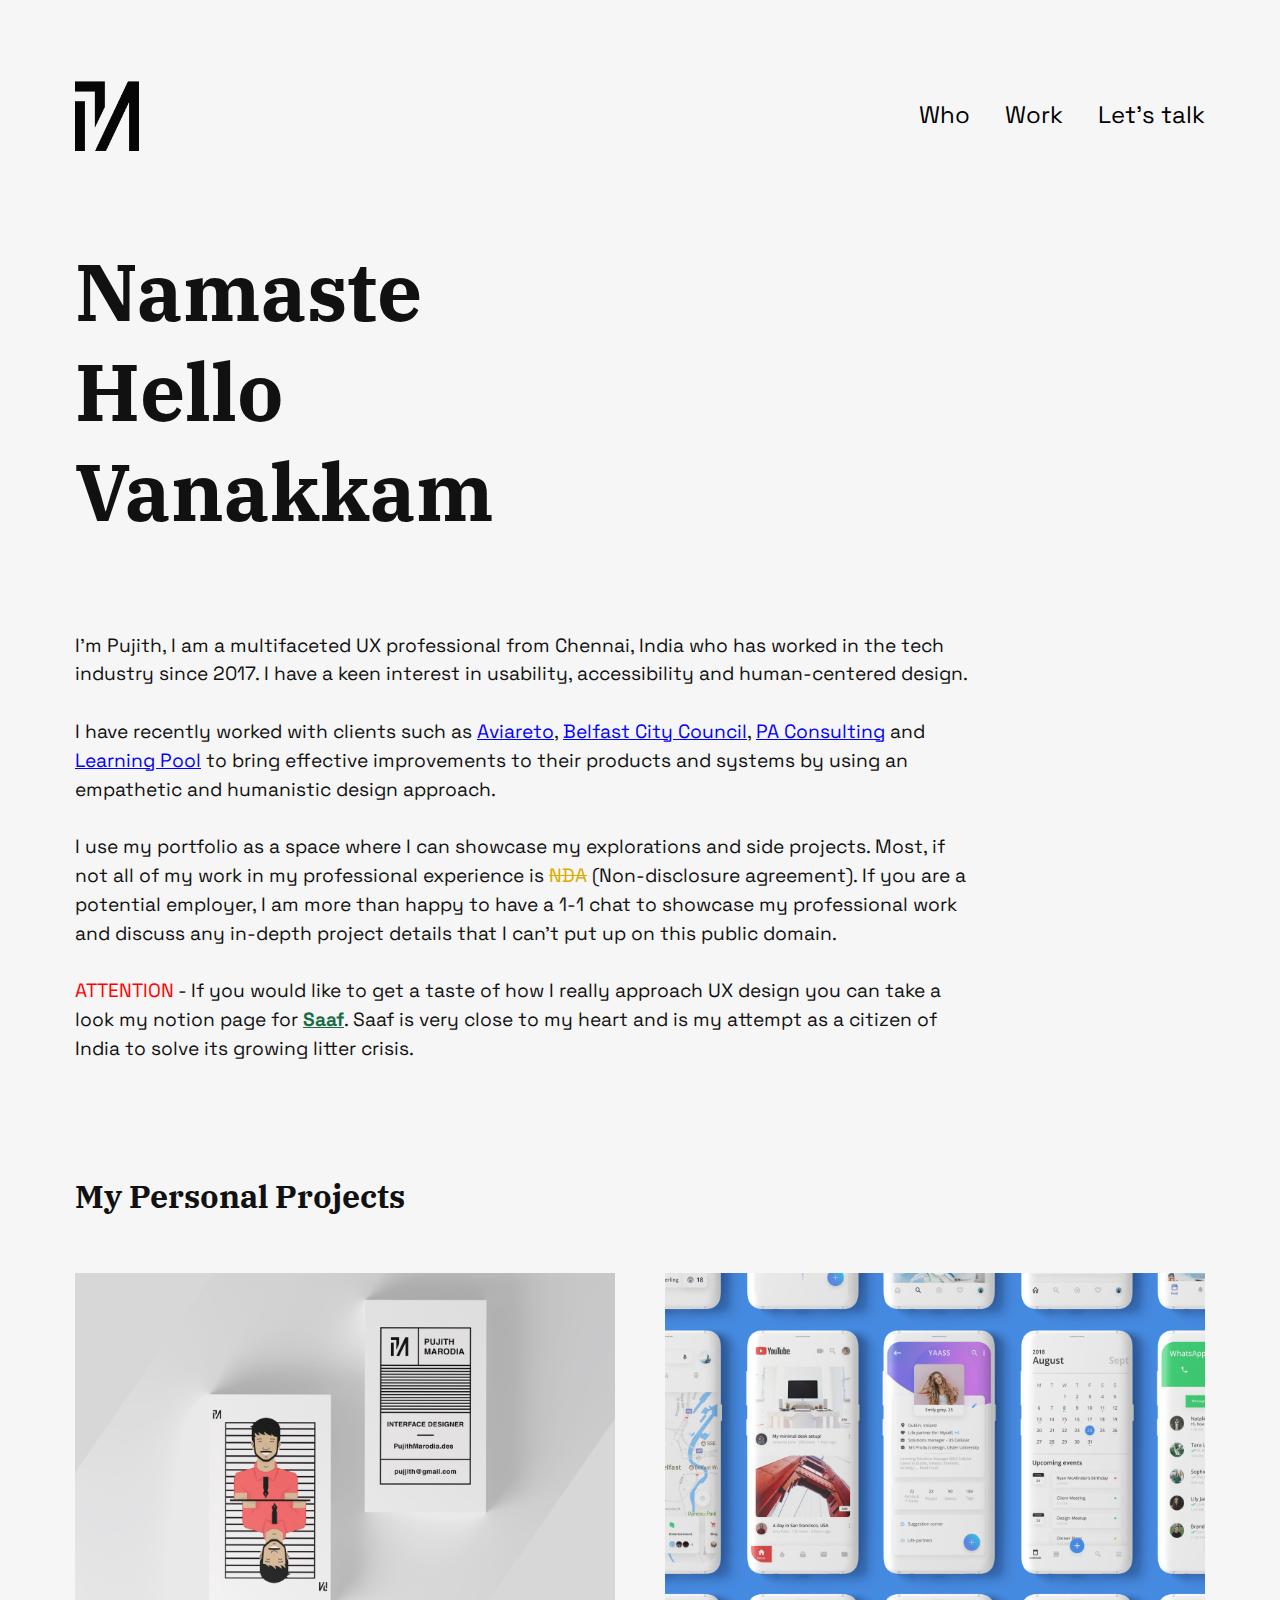
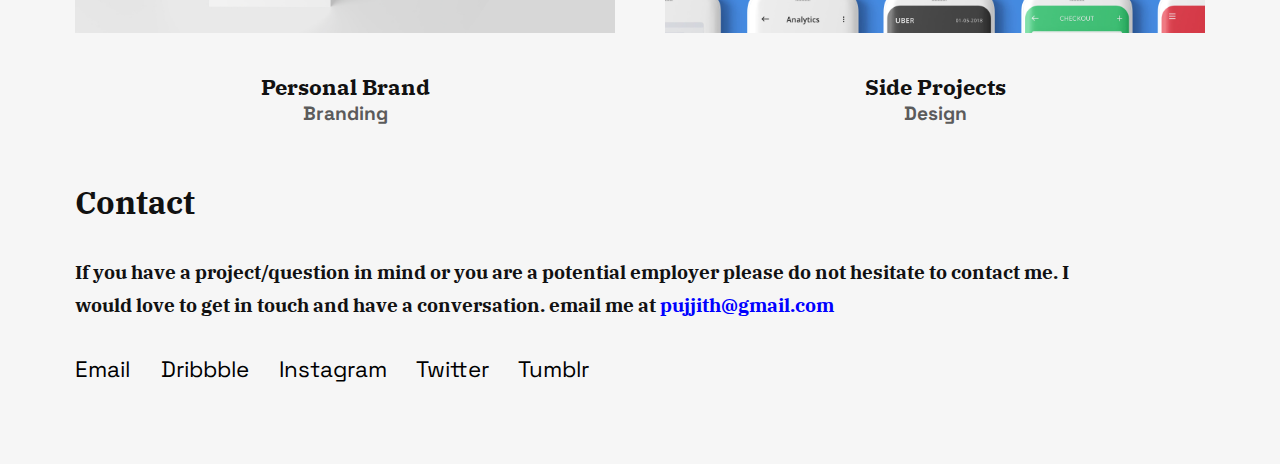
==== commit 9c396c0b: "Colour changes" ====
--- a/Portfolio.html
+++ b/Portfolio.html
@@ -40,7 +40,7 @@
 who has worked in the tech industry since 2017. I have a keen
 interest in usability, accessibility and human-centered design. 
 <br> 
-<br>I have recently worked with clients such as <a class="link" href="https://www.aviareto.aero/" target="_blank">Aviareto</a>, <a class="link" href="https://www.belfastcity.gov.uk/" target="_blank">Belfast City Council</a>, <a class="link" href="https://www.paconsulting.com/" target="_blank">PA Consulting</a> and <a class="link" href="https://learningpool.com/" target="_blank">Learning Pool</a> to bring effective improvements 
+    <br>I have recently worked with clients such as <a class="link" href="https://www.aviareto.aero/" target="_blank">Aviareto</a>, <a class="link" href="https://www.belfastcity.gov.uk/" target="_blank">Belfast City Council</a>, <a class="link" href="https://www.paconsulting.com/" target="_blank">PA Consulting</a> and <a class="link" href="https://learningpool.com/" target="_blank">Learning Pool</a> to bring effective improvements 
 to their products and systems by using an empathetic and humanistic design approach.
 <br>
 <br>I use my portfolio as a space where I can showcase my explorations and side projects. Most, if not all of my work in my professional experience is <span class="oops">NDA</span> (Non-disclosure agreement). 
@@ -48,7 +48,7 @@
 public domain.
 <br>
 
-<br> <span class="update">ATTENTION</span> - If you would like to get a taste of how I really approach UX design you can take a look my notion page for <a class="link" href="https://www.notion.so/0802c868c320451f89ee21c1b9a594d5?v=2bd98c561288414a810b950f14e1e1c0" target="_blank">Saaf</a>. Saaf is very close to my heart and is my attempt as a citizen of India 
+<br> <span class="update">ATTENTION</span> - If you would like to get a taste of how I really approach UX design you can take a look my notion page for <b><a class="slink" href="https://www.notion.so/0802c868c320451f89ee21c1b9a594d5?v=2bd98c561288414a810b950f14e1e1c0" target="_blank">Saaf</a></b>. Saaf is very close to my heart and is my attempt as a citizen of India 
     to solve its growing litter crisis.
   </p>
     
--- a/portfoliostyle.css
+++ b/portfoliostyle.css
@@ -54,6 +54,11 @@
     color: #0000FF;
 }
 
+.slink {
+    
+    color: #196C44;
+}
+
 span {
     color: #0000FF;
 }
@@ -246,27 +251,48 @@
     margin-top: 12%;
 }
 
-.welcome {
-
-    font-size: 2.4em;
-    line-height: 1.35em;
-    margin-top: 20%;
-    margin-bottom: 20%;
+.welcome h1{
+
+    font-size: 3em;
+    line-height: 70%;
+    margin-bottom: 10%;
+}
+    
+.welcome h1:first-child{
+        
+    margin-top: 17%;     
+    
+    }    
+
+.welcome h1:last-child{
+        
+    margin-bottom: 17%;     
+    
+    }
+
+.title {
+    
+    font-size: 2rem;
+    padding-top: 12%;
+    margin-bottom: 5%;
+    
 }
 
 .Intro p{
     
-font-size: 1em;
-line-height: 1.26em;        
-}
+font-size: .9em;
+line-height: 1.7em;  
+margin-right: 12%;    
+}
+
 
 .bio {
-    margin-bottom: 20%;  
+    margin-bottom: 13%;  
 }
 
 .projects h1 {
     font-size: 2em;
-    margin-bottom: 15%;
+    margin-bottom: 8%;
 }
 
 .contact h1 {
@@ -277,11 +303,10 @@
 
 .getintouch h2 {
     
-    font-size: 1.5em;
-    line-height: auto;
-    margin-bottom: 8%;
-    
-      
+    font-size: 1em;
+    line-height: 1.7em;
+    margin-bottom: 6%;
+    
 }
 
 img.p1 {
@@ -322,7 +347,7 @@
 }
 
 footer {
-    margin-bottom: 15%
+    margin-bottom: 10%
 }
 
 .heading h2 {
@@ -333,7 +358,7 @@
 .heading h3 {
     
     font-size: 1.1em;
-    color: #d7d7d7;
+    color: #5B5B5B;
     } 
 }
 
@@ -373,37 +398,47 @@
 
 .welcome {
 
-    font-size: 4.4em;
-    line-height: 1.35em;
-    margin-top: 20%;
-    margin-bottom: 20%;
+    font-size: 2.5em;
+    line-height: 1.5em;
+    margin-top: 15%;
+    margin-bottom: 15%;
+}
+
+.title {
+    
+    font-size: 2.5rem;
+    padding-top: 7%;
+    margin-bottom: 5%;
+    
 }
 
 .Intro p{
     
-font-size: 2em;
-line-height: 1.26em;        
-}
+font-size: 1em;
+line-height: 1.7em;
+margin-right: 12%;    
+}
+
 
 .bio {
-    margin-bottom: 20%;  
+    margin-bottom: 15%;  
 }
 
 .projects h1 {
-    font-size: 3.7em;
-    margin-bottom: 15%;
+    font-size: 2.5em;
+    margin-bottom: 8%;
 }
 
 .contact h1 {
     
-    font-size: 3.7em;
+    font-size: 2.5em;
     margin-bottom: 5%;
 }
 
 .getintouch h2 {
     
-    font-size: 2.5em;
-    line-height: auto;
+    font-size: 1.2em;
+    line-height: 1.7em;
     margin-bottom: 8%;
     
       
@@ -458,7 +493,7 @@
 .heading h3 {
     
     font-size: 1.2em;
-    color: #d7d7d7;
+    color: #5B5B5B;
         } 
 }
 
@@ -496,37 +531,45 @@
 
 .welcome {
 
-    font-size: 5.8em;
-    line-height: 1.35em;
-    margin-top: 20%;
-    margin-bottom: 20%;
+    font-size: 4.5em;
+    line-height: 1.5em;
+    margin-top: 12%;
+    margin-bottom: 12%;
+}
+
+.title {
+    
+    font-size: 3rem;
+    padding-top: 3%;
+    margin-bottom: 5%;
+    
 }
 
 .Intro p{
     
-font-size: 2.2em;
-line-height: 1.24em;        
+font-size: 1.2em;
+line-height: 1.7em;        
 }
 
 .bio {
-    margin-bottom: 20%;  
+    margin-bottom: 12%;  
 }
 
 .projects h1 {
-    font-size: 5em;
-    margin-bottom: 15%;
+    font-size: 3em;
+    margin-bottom: 6%;
 }
 
 .contact h1 {
     
-    font-size: 5em;
+    font-size: 3em;
     margin-bottom: 5%;
 }
 
 .getintouch h2 {
     
-    font-size: 3.3em;
-    line-height: 1.03em;
+    font-size: 1.4em;
+    line-height: 1.7em;
     margin-bottom: 8%;
     
       
@@ -570,7 +613,7 @@
 }
 
 footer {
-    margin-bottom: 15%
+    margin-bottom: 10%
 }
 
 .heading h2 {
@@ -625,6 +668,14 @@
     margin-bottom: 8%;
 }
 
+.title {
+    
+    font-size: 3rem;
+    padding-top: 3%;
+    margin-bottom: 5%;
+    
+}
+    
 .Intro p{
     
 font-size: 1.1em;
@@ -750,6 +801,14 @@
     margin-bottom: 8%;
 }
 
+.title {
+    
+    font-size: 3.5rem;
+    padding-top: 3%;
+    margin-bottom: 3%;
+    
+}
+
 .Intro p{
     
 font-size: 1.2em;
@@ -776,8 +835,9 @@
 .getintouch h2 {
     
     font-size: 1.2em;
-    line-height: 1.5em;
+    line-height: 1.7em;
     margin-bottom: 3%;
+    margin-right: 12%;
     
       
 }
@@ -875,6 +935,14 @@
     margin-bottom: 8%;
 }
 
+.title {
+    
+    font-size: 4.5rem;
+    padding-top: 3%;
+    margin-bottom: 3%;
+    
+}
+
 .Intro p{
     
 font-size: 1.4em;
@@ -882,6 +950,7 @@
 margin-right: 22%;       
 }
 
+    
 .bio {
     margin-bottom: 8%;  
 }
@@ -900,8 +969,9 @@
 .getintouch h2 {
     
     font-size: 1.5em;
-    line-height: 1.5em;
+    line-height: 1.7em;
     margin-bottom: 2%;
+    margin-right: 20%;
     
       
 }
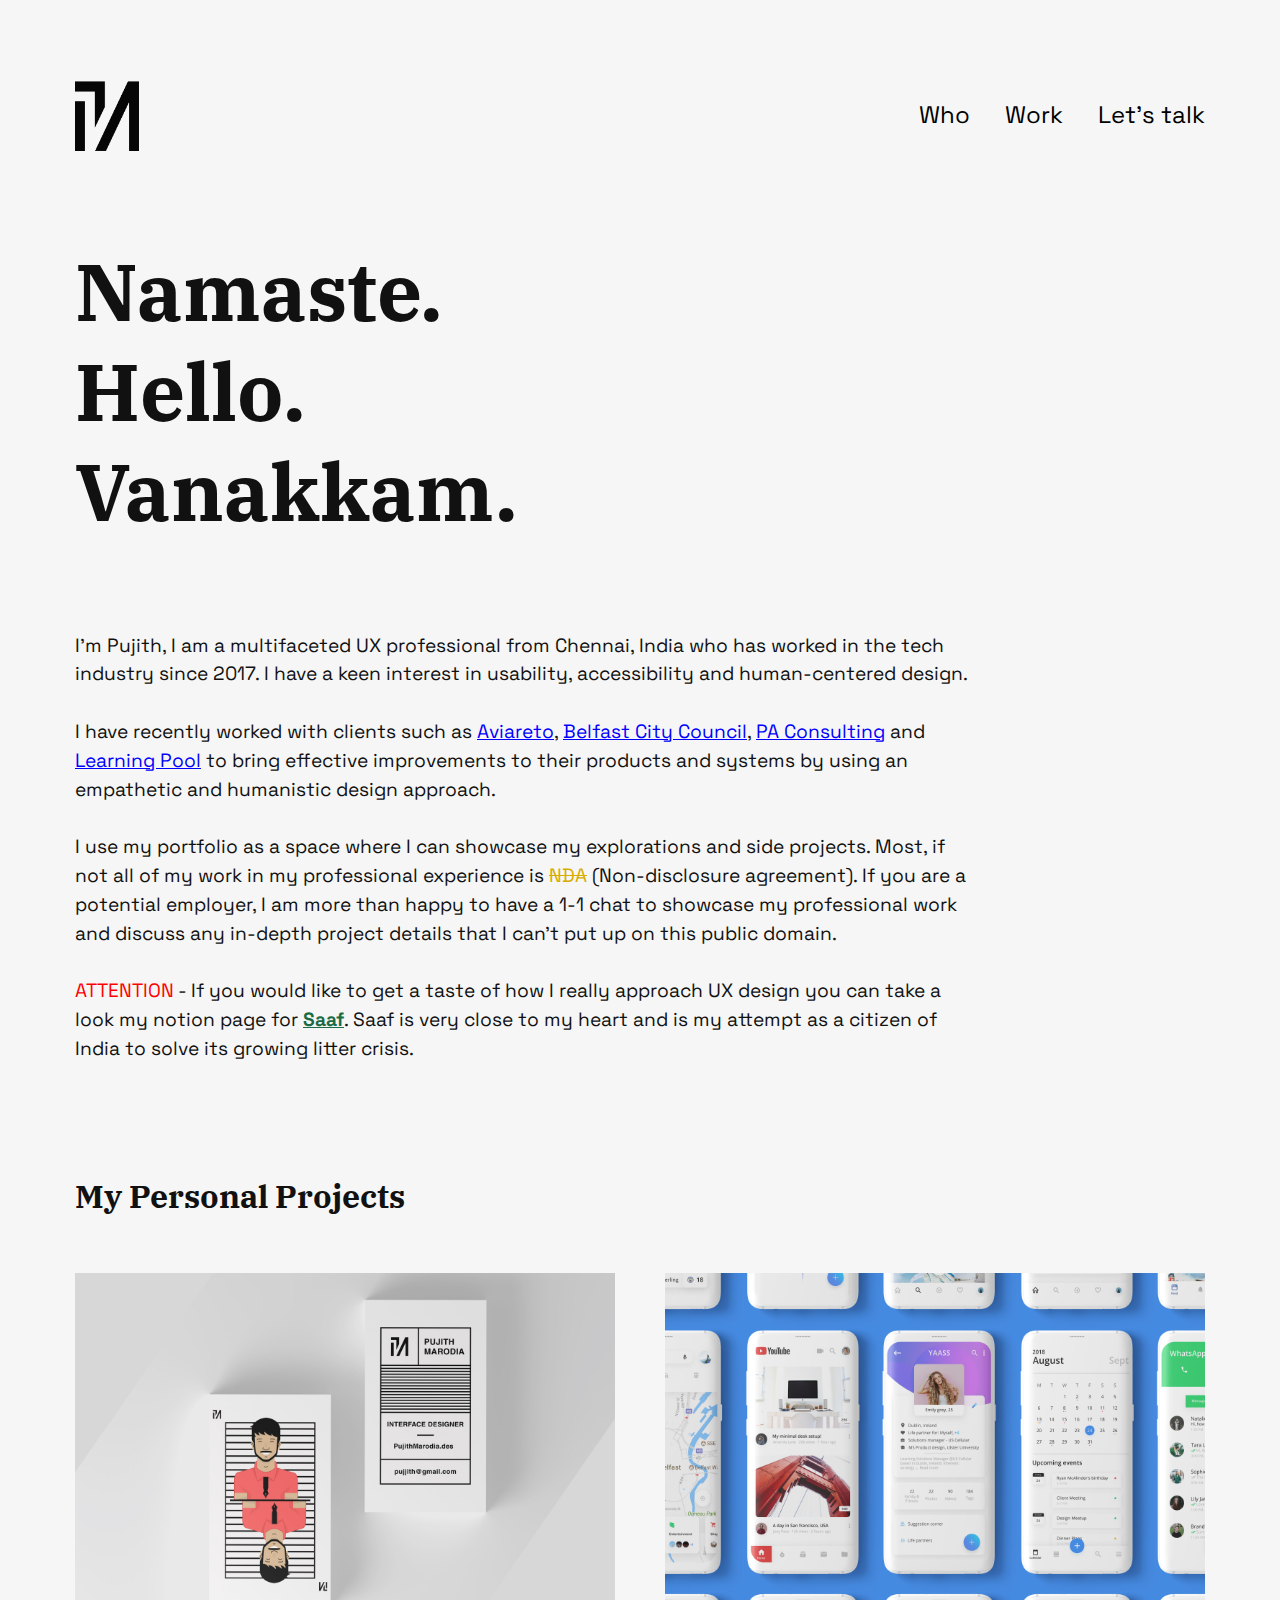
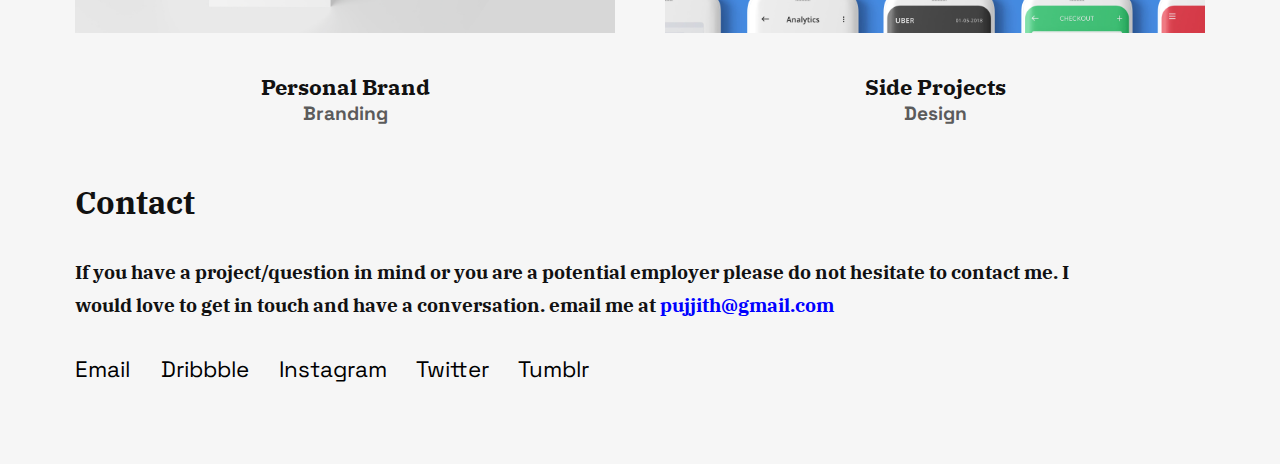
==== commit 780fc308: "Full stop entry" ====
--- a/Portfolio.html
+++ b/Portfolio.html
@@ -31,9 +31,9 @@
 <section class= "Intro">
     
 <div class="welcome">   
-<h1>Namaste</h1>
-<h1>Hello</h1>     
-<h1>Vanakkam</h1>
+<h1>Namaste.</h1>
+<h1>Hello.</h1>     
+<h1>Vanakkam.</h1>
 </div>
     
 <p class="bio">I'm Pujith, I am a multifaceted UX professional from Chennai, India
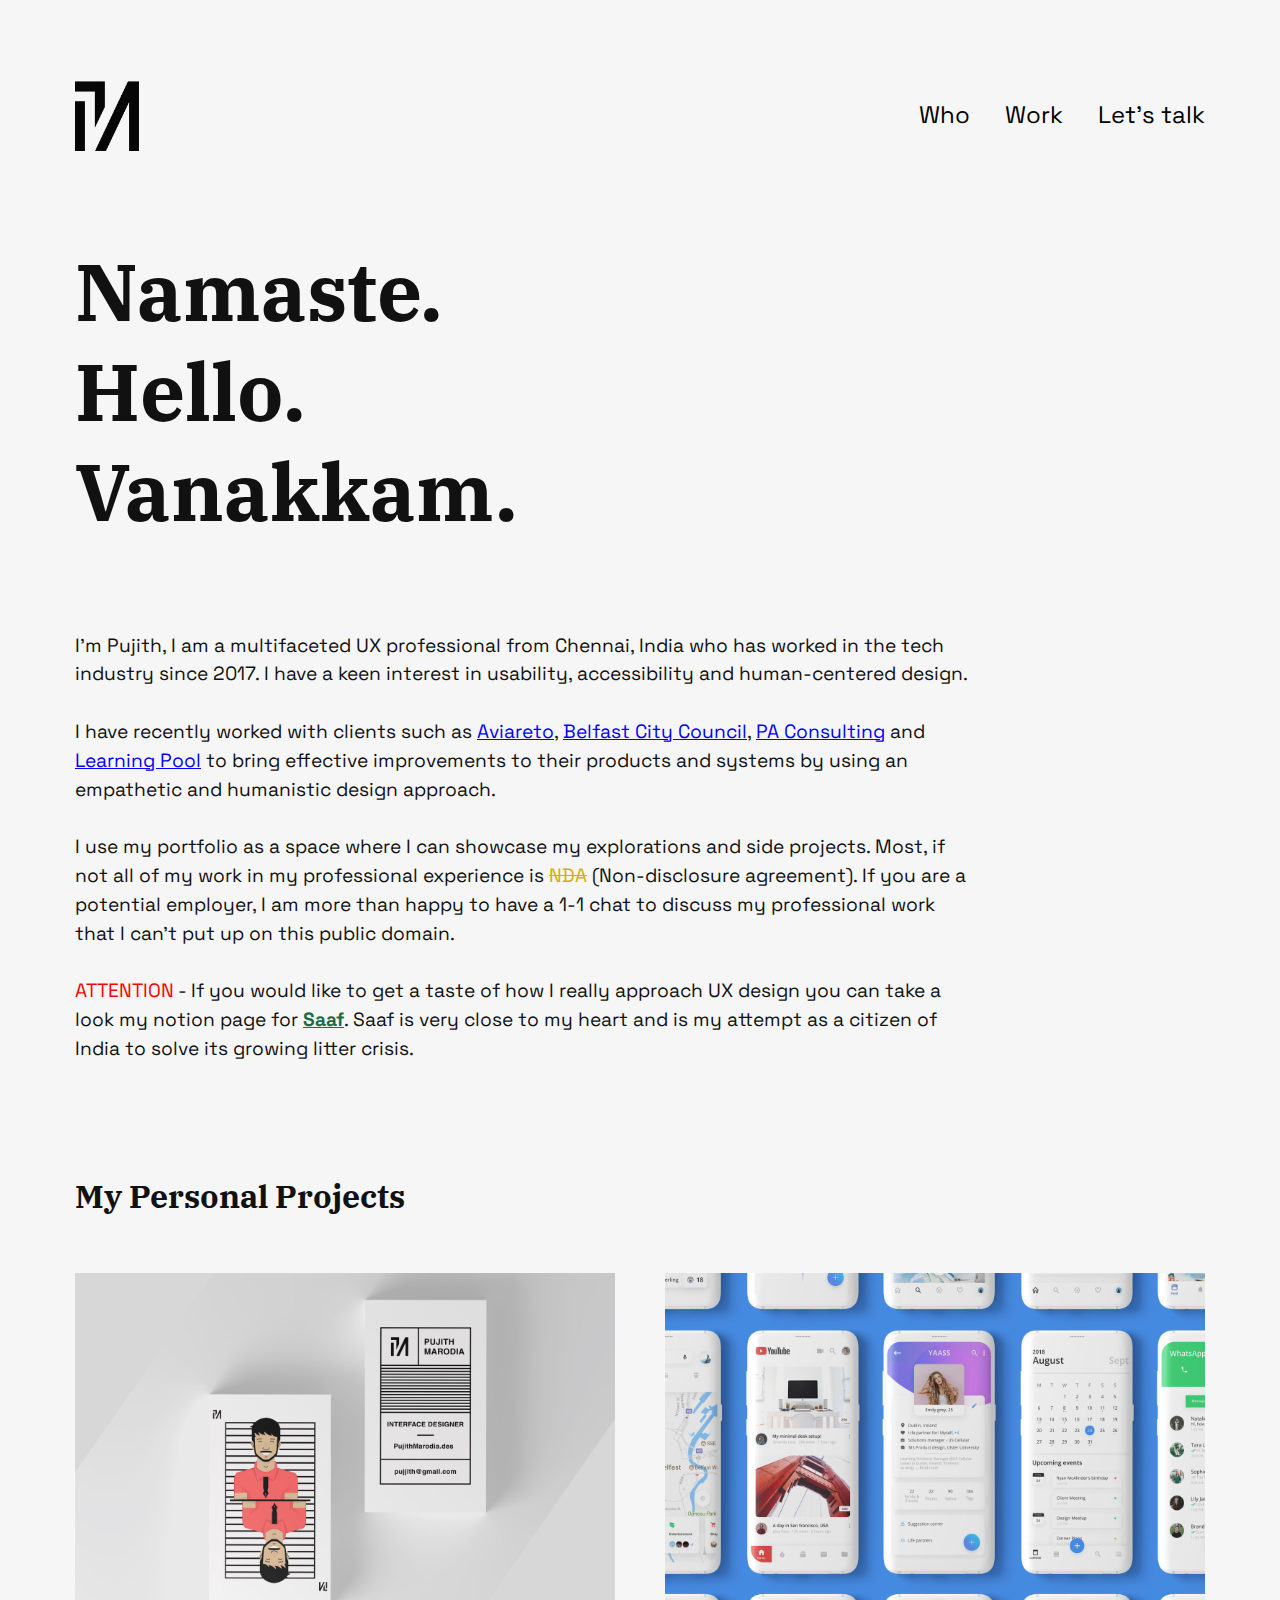
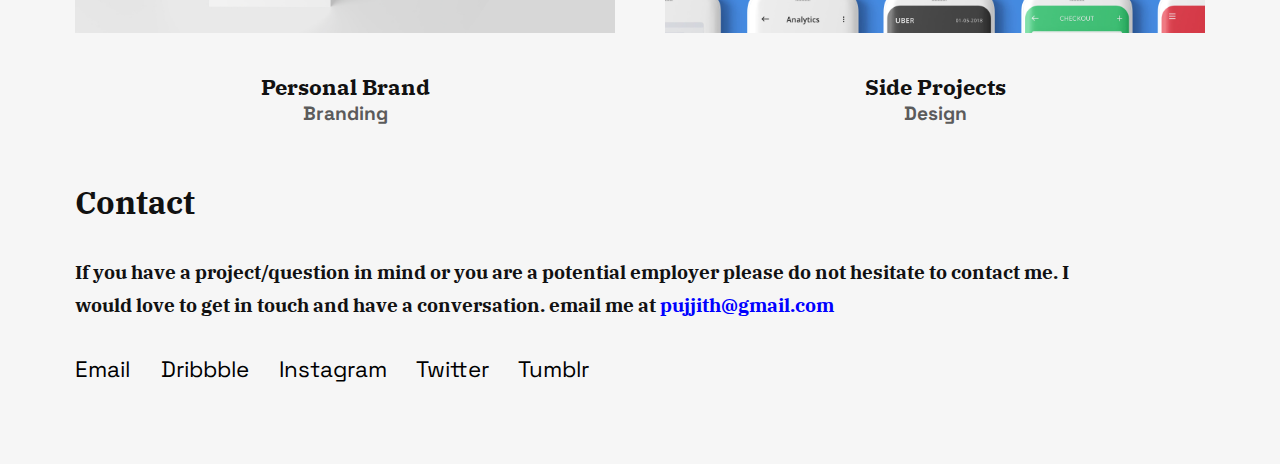
==== commit 5616bfbe: "Update Portfolio.html" ====
--- a/Portfolio.html
+++ b/Portfolio.html
@@ -44,7 +44,7 @@
 to their products and systems by using an empathetic and humanistic design approach.
 <br>
 <br>I use my portfolio as a space where I can showcase my explorations and side projects. Most, if not all of my work in my professional experience is <span class="oops">NDA</span> (Non-disclosure agreement). 
-If you are a potential employer, I am more than happy to have a 1-1 chat to showcase my professional work and discuss any in-depth project details that I can't put up on this
+If you are a potential employer, I am more than happy to have a 1-1 chat to discuss my professional work that I can't put up on this
 public domain.
 <br>
 
